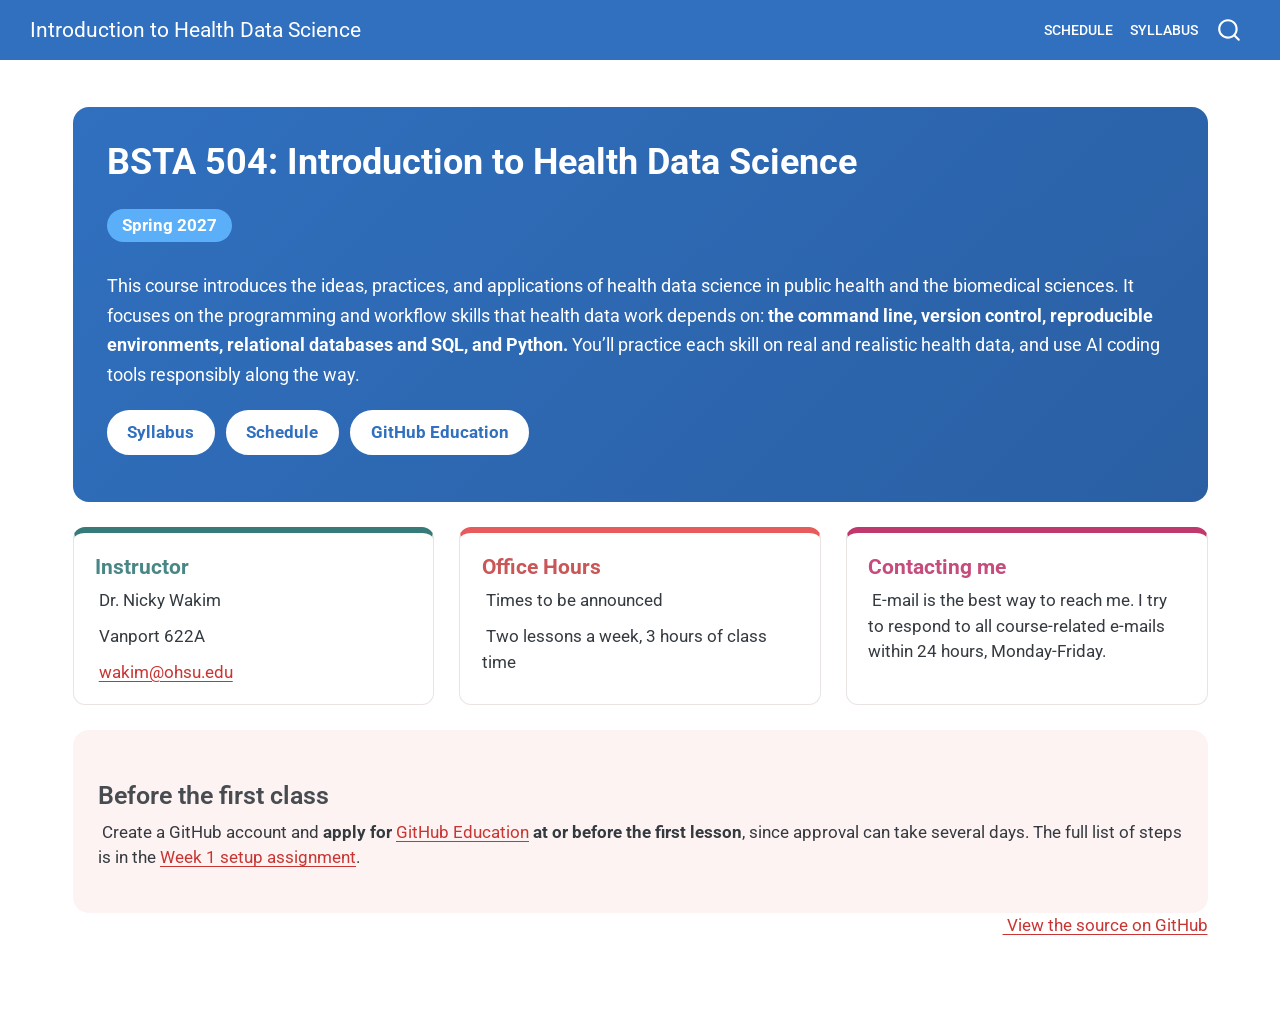
==== docs/index.html @ 7ec62fa3 "Start BSTA 504 course website: home, schedule, and syllabus pages Built from the draft BSTA 504 syll" ====
<!DOCTYPE html>
<html xmlns="http://www.w3.org/1999/xhtml" lang="en" xml:lang="en"><head>

<meta charset="utf-8">
<meta name="generator" content="quarto-1.6.42">

<meta name="viewport" content="width=device-width, initial-scale=1.0, user-scalable=yes">


<title>Introduction to Health Data Science</title>
<style>
code{white-space: pre-wrap;}
span.smallcaps{font-variant: small-caps;}
div.columns{display: flex; gap: min(4vw, 1.5em);}
div.column{flex: auto; overflow-x: auto;}
div.hanging-indent{margin-left: 1.5em; text-indent: -1.5em;}
ul.task-list{list-style: none;}
ul.task-list li input[type="checkbox"] {
  width: 0.8em;
  margin: 0 0.8em 0.2em -1em; /* quarto-specific, see https://github.com/quarto-dev/quarto-cli/issues/4556 */ 
  vertical-align: middle;
}
</style>


<script src="site_libs/quarto-nav/quarto-nav.js"></script>
<script src="site_libs/quarto-nav/headroom.min.js"></script>
<script src="site_libs/clipboard/clipboard.min.js"></script>
<script src="site_libs/quarto-search/autocomplete.umd.js"></script>
<script src="site_libs/quarto-search/fuse.min.js"></script>
<script src="site_libs/quarto-search/quarto-search.js"></script>
<meta name="quarto:offset" content="./">
<script src="site_libs/quarto-html/quarto.js"></script>
<script src="site_libs/quarto-html/popper.min.js"></script>
<script src="site_libs/quarto-html/tippy.umd.min.js"></script>
<script src="site_libs/quarto-html/anchor.min.js"></script>
<link href="site_libs/quarto-html/tippy.css" rel="stylesheet">
<link href="site_libs/quarto-html/quarto-syntax-highlighting-2f5df379a58b258e96c21c0638c20c03.css" rel="stylesheet" id="quarto-text-highlighting-styles">
<script src="site_libs/bootstrap/bootstrap.min.js"></script>
<link href="site_libs/bootstrap/bootstrap-icons.css" rel="stylesheet">
<link href="site_libs/bootstrap/bootstrap-38b34caf02fe584a8c3dce88b012349b.min.css" rel="stylesheet" append-hash="true" id="quarto-bootstrap" data-mode="light">
<script src="site_libs/quarto-contrib/iconify-1.0.0-beta.2/iconify-icon.min.js"></script>
<script id="quarto-search-options" type="application/json">{
  "location": "navbar",
  "copy-button": false,
  "collapse-after": 3,
  "panel-placement": "end",
  "type": "overlay",
  "limit": 50,
  "keyboard-shortcut": [
    "f",
    "/",
    "s"
  ],
  "show-item-context": false,
  "language": {
    "search-no-results-text": "No results",
    "search-matching-documents-text": "matching documents",
    "search-copy-link-title": "Copy link to search",
    "search-hide-matches-text": "Hide additional matches",
    "search-more-match-text": "more match in this document",
    "search-more-matches-text": "more matches in this document",
    "search-clear-button-title": "Clear",
    "search-text-placeholder": "",
    "search-detached-cancel-button-title": "Cancel",
    "search-submit-button-title": "Submit",
    "search-label": "Search"
  }
}</script>


</head>

<body class="nav-fixed">

<div id="quarto-search-results"></div>
  <header id="quarto-header" class="headroom fixed-top">
    <nav class="navbar navbar-expand-sm " data-bs-theme="dark">
      <div class="navbar-container container-fluid">
      <div class="navbar-brand-container mx-auto">
    <a class="navbar-brand" href="./index.html">
    <span class="navbar-title">Introduction to Health Data Science</span>
    </a>
  </div>
            <div id="quarto-search" class="" title="Search"></div>
          <button class="navbar-toggler" type="button" data-bs-toggle="collapse" data-bs-target="#navbarCollapse" aria-controls="navbarCollapse" role="menu" aria-expanded="false" aria-label="Toggle navigation" onclick="if (window.quartoToggleHeadroom) { window.quartoToggleHeadroom(); }">
  <span class="navbar-toggler-icon"></span>
</button>
          <div class="collapse navbar-collapse" id="navbarCollapse">
            <ul class="navbar-nav navbar-nav-scroll ms-auto">
  <li class="nav-item">
    <a class="nav-link" href="./schedule.html"> 
<span class="menu-text">Schedule</span></a>
  </li>  
  <li class="nav-item">
    <a class="nav-link" href="./syllabus.html"> 
<span class="menu-text">Syllabus</span></a>
  </li>  
</ul>
          </div> <!-- /navcollapse -->
            <div class="quarto-navbar-tools">
</div>
      </div> <!-- /container-fluid -->
    </nav>
</header>
<!-- content -->
<div id="quarto-content" class="quarto-container page-columns page-rows-contents page-layout-full page-navbar">
<!-- sidebar -->
<!-- margin-sidebar -->
    
<!-- main -->
<main class="content column-page" id="quarto-document-content"><header id="title-block-header" class="quarto-title-block"></header>




<style>
/* ---- Lesson color palette ---- */
:root {
  --blue: #5BAFF8;   --dark-blue: #3070BF;
  --pink: #EF85B3;   --pink2: #BF396F;
  --orange: #E75B5C; --red: #C83532;
  --green: #367B79;  --green2: #459B99;
  --ivory: #FDF3F2;
  --coral-text: #C44546;  /* darker coral so text stays readable */
}

/* ---- Welcome banner ---- */
.hero {
  background: linear-gradient(135deg, var(--dark-blue) 0%, #2A5FA3 100%);
  color: white;
  border-radius: 16px;
  padding: 2rem 2rem 1.5rem 2rem;
  margin-bottom: 1.5rem;
  align-items: center;
}
.hero h2 {
  color: white;
  border-bottom: none;
  margin-top: 0;
  font-size: 2.1rem;
  font-weight: 700;
}
.hero img { border-radius: 12px; }
.term-pill {
  display: inline-block;
  background-color: var(--blue);
  color: white;
  font-weight: 700;
  padding: 0.2em 0.9em;
  border-radius: 999px;
  margin-bottom: 0.75rem;
}
.hero-text { font-size: 1.08rem; line-height: 1.6; }

/* Buttons in the banner */
.hero-btn {
  display: inline-block;
  background-color: white;
  color: var(--dark-blue) !important;
  font-weight: 700;
  text-decoration: none;
  padding: 0.45em 1.1em;
  border-radius: 999px;
  margin: 0.25rem 0.4rem 0.25rem 0;
  border: 2px solid white;
}
.hero-btn:hover { background-color: transparent; color: white !important; }

/* ---- Info cards ---- */
.info-card {
  background-color: white;
  border: 1px solid #E9E4E2;
  border-top: 6px solid var(--card);
  border-radius: 12px;
  padding: 1rem 1.25rem 0.5rem 1.25rem;
  height: 100%;
  box-sizing: border-box;
}
.info-card h3 {
  color: var(--card-text);
  margin-top: 0.25rem;
  font-size: 1.25rem;
  font-weight: 700;
}
.info-card .icon { color: var(--card); }
.info-card p { margin-bottom: 0.6rem; }
.card-blue  { --card: var(--dark-blue); --card-text: var(--dark-blue); }
.card-green { --card: var(--green);     --card-text: var(--green); }
.card-coral { --card: var(--orange);    --card-text: var(--coral-text); }
.card-pink  { --card: var(--pink2);     --card-text: var(--pink2); }

.cards-band {
  background-color: var(--ivory);
  border-radius: 16px;
  padding: 1.5rem;
}

.source-link { text-align: right; color: #6C757D; }
</style>
<section id="bsta-504-introduction-to-health-data-science" class="level2 hero">
<h2 class="anchored" data-anchor-id="bsta-504-introduction-to-health-data-science">BSTA 504: Introduction to Health Data Science</h2>
<p><span class="term-pill">Spring 2027</span></p>
<div class="hero-text">
<p>This course introduces the ideas, practices, and applications of health data science in public health and the biomedical sciences. It focuses on the programming and workflow skills that health data work depends on: <strong>the command line, version control, reproducible environments, relational databases and SQL, and Python.</strong> You’ll practice each skill on real and realistic health data, and use AI coding tools responsibly along the way.</p>
</div>
<p><a href="./syllabus.html" class="hero-btn">Syllabus</a> <a href="./schedule.html" class="hero-btn">Schedule</a> <a href="https://education.github.com/students" class="hero-btn">GitHub Education</a></p>
</section>
<div class="grid">
<div class="g-col-12 g-col-md-4">
<section id="instructor" class="level3 info-card card-green">
<h3 class="anchored" data-anchor-id="instructor">Instructor</h3>
<p><span class="icon"><iconify-icon inline="" icon="fluent:person-24-filled" style="font-size: 24px;"></iconify-icon></span> Dr.&nbsp;Nicky Wakim</p>
<p><span class="icon"><iconify-icon inline="" icon="bi:building-fill" style="font-size: 24px;"></iconify-icon></span> Vanport 622A</p>
<p><span class="icon"><iconify-icon inline="" icon="tabler:mail-filled" style="font-size: 24px;"></iconify-icon></span> <a href="mailto:wakim@ohsu.edu">wakim@ohsu.edu</a></p>
</section>
</div>
<div class="g-col-12 g-col-md-4">
<section id="office-hours" class="level3 info-card card-coral">
<h3 class="anchored" data-anchor-id="office-hours">Office Hours</h3>
<p><span class="icon"><iconify-icon inline="" icon="icon-park-solid:time" style="font-size: 24px;"></iconify-icon></span> Times to be announced</p>
<p><span class="icon"><iconify-icon inline="" icon="mdi:calendar-clock" style="font-size: 24px;"></iconify-icon></span> Two lessons a week, 3 hours of class time</p>
</section>
</div>
<div class="g-col-12 g-col-md-4">
<section id="contacting-me" class="level3 info-card card-pink">
<h3 class="anchored" data-anchor-id="contacting-me">Contacting me</h3>
<p><span class="icon"><iconify-icon inline="" icon="tabler:message-circle-filled" style="font-size: 24px;"></iconify-icon></span> E-mail is the best way to reach me. I try to respond to all course-related e-mails within 24 hours, Monday-Friday.</p>
</section>
</div>
</div>
<section id="before-the-first-class" class="level3 cards-band mt-4">
<h3 class="anchored" data-anchor-id="before-the-first-class">Before the first class</h3>
<p><span class="icon"><iconify-icon inline="" icon="mdi:github" style="font-size: 24px;"></iconify-icon></span> Create a GitHub account and <strong>apply for <a href="https://education.github.com/students">GitHub Education</a> at or before the first lesson</strong>, since approval can take several days. The full list of steps is in the <a href="./syllabus.html#week-1-setup-assignment">Week 1 setup assignment</a>.</p>
</section>
<div class="source-link">
<p><a href="https://github.com/nwakim/BSTA_504_27S"><iconify-icon inline="" icon="icomoon-free:github" style="font-size: 24px;"></iconify-icon> View the source on GitHub</a></p>
</div>



</main> <!-- /main -->
<script id="quarto-html-after-body" type="application/javascript">
window.document.addEventListener("DOMContentLoaded", function (event) {
  const toggleBodyColorMode = (bsSheetEl) => {
    const mode = bsSheetEl.getAttribute("data-mode");
    const bodyEl = window.document.querySelector("body");
    if (mode === "dark") {
      bodyEl.classList.add("quarto-dark");
      bodyEl.classList.remove("quarto-light");
    } else {
      bodyEl.classList.add("quarto-light");
      bodyEl.classList.remove("quarto-dark");
    }
  }
  const toggleBodyColorPrimary = () => {
    const bsSheetEl = window.document.querySelector("link#quarto-bootstrap");
    if (bsSheetEl) {
      toggleBodyColorMode(bsSheetEl);
    }
  }
  toggleBodyColorPrimary();  
  const icon = "";
  const anchorJS = new window.AnchorJS();
  anchorJS.options = {
    placement: 'right',
    icon: icon
  };
  anchorJS.add('.anchored');
  const isCodeAnnotation = (el) => {
    for (const clz of el.classList) {
      if (clz.startsWith('code-annotation-')) {                     
        return true;
      }
    }
    return false;
  }
  const onCopySuccess = function(e) {
    // button target
    const button = e.trigger;
    // don't keep focus
    button.blur();
    // flash "checked"
    button.classList.add('code-copy-button-checked');
    var currentTitle = button.getAttribute("title");
    button.setAttribute("title", "Copied!");
    let tooltip;
    if (window.bootstrap) {
      button.setAttribute("data-bs-toggle", "tooltip");
      button.setAttribute("data-bs-placement", "left");
      button.setAttribute("data-bs-title", "Copied!");
      tooltip = new bootstrap.Tooltip(button, 
        { trigger: "manual", 
          customClass: "code-copy-button-tooltip",
          offset: [0, -8]});
      tooltip.show();    
    }
    setTimeout(function() {
      if (tooltip) {
        tooltip.hide();
        button.removeAttribute("data-bs-title");
        button.removeAttribute("data-bs-toggle");
        button.removeAttribute("data-bs-placement");
      }
      button.setAttribute("title", currentTitle);
      button.classList.remove('code-copy-button-checked');
    }, 1000);
    // clear code selection
    e.clearSelection();
  }
  const getTextToCopy = function(trigger) {
      const codeEl = trigger.previousElementSibling.cloneNode(true);
      for (const childEl of codeEl.children) {
        if (isCodeAnnotation(childEl)) {
          childEl.remove();
        }
      }
      return codeEl.innerText;
  }
  const clipboard = new window.ClipboardJS('.code-copy-button:not([data-in-quarto-modal])', {
    text: getTextToCopy
  });
  clipboard.on('success', onCopySuccess);
  if (window.document.getElementById('quarto-embedded-source-code-modal')) {
    const clipboardModal = new window.ClipboardJS('.code-copy-button[data-in-quarto-modal]', {
      text: getTextToCopy,
      container: window.document.getElementById('quarto-embedded-source-code-modal')
    });
    clipboardModal.on('success', onCopySuccess);
  }
    var localhostRegex = new RegExp(/^(?:http|https):\/\/localhost\:?[0-9]*\//);
    var mailtoRegex = new RegExp(/^mailto:/);
      var filterRegex = new RegExp('/' + window.location.host + '/');
    var isInternal = (href) => {
        return filterRegex.test(href) || localhostRegex.test(href) || mailtoRegex.test(href);
    }
    // Inspect non-navigation links and adorn them if external
 	var links = window.document.querySelectorAll('a[href]:not(.nav-link):not(.navbar-brand):not(.toc-action):not(.sidebar-link):not(.sidebar-item-toggle):not(.pagination-link):not(.no-external):not([aria-hidden]):not(.dropdown-item):not(.quarto-navigation-tool):not(.about-link)');
    for (var i=0; i<links.length; i++) {
      const link = links[i];
      if (!isInternal(link.href)) {
        // undo the damage that might have been done by quarto-nav.js in the case of
        // links that we want to consider external
        if (link.dataset.originalHref !== undefined) {
          link.href = link.dataset.originalHref;
        }
          // target, if specified
          link.setAttribute("target", "_blank");
          if (link.getAttribute("rel") === null) {
            link.setAttribute("rel", "noopener");
          }
      }
    }
  function tippyHover(el, contentFn, onTriggerFn, onUntriggerFn) {
    const config = {
      allowHTML: true,
      maxWidth: 500,
      delay: 100,
      arrow: false,
      appendTo: function(el) {
          return el.parentElement;
      },
      interactive: true,
      interactiveBorder: 10,
      theme: 'quarto',
      placement: 'bottom-start',
    };
    if (contentFn) {
      config.content = contentFn;
    }
    if (onTriggerFn) {
      config.onTrigger = onTriggerFn;
    }
    if (onUntriggerFn) {
      config.onUntrigger = onUntriggerFn;
    }
    window.tippy(el, config); 
  }
  const noterefs = window.document.querySelectorAll('a[role="doc-noteref"]');
  for (var i=0; i<noterefs.length; i++) {
    const ref = noterefs[i];
    tippyHover(ref, function() {
      // use id or data attribute instead here
      let href = ref.getAttribute('data-footnote-href') || ref.getAttribute('href');
      try { href = new URL(href).hash; } catch {}
      const id = href.replace(/^#\/?/, "");
      const note = window.document.getElementById(id);
      if (note) {
        return note.innerHTML;
      } else {
        return "";
      }
    });
  }
  const xrefs = window.document.querySelectorAll('a.quarto-xref');
  const processXRef = (id, note) => {
    // Strip column container classes
    const stripColumnClz = (el) => {
      el.classList.remove("page-full", "page-columns");
      if (el.children) {
        for (const child of el.children) {
          stripColumnClz(child);
        }
      }
    }
    stripColumnClz(note)
    if (id === null || id.startsWith('sec-')) {
      // Special case sections, only their first couple elements
      const container = document.createElement("div");
      if (note.children && note.children.length > 2) {
        container.appendChild(note.children[0].cloneNode(true));
        for (let i = 1; i < note.children.length; i++) {
          const child = note.children[i];
          if (child.tagName === "P" && child.innerText === "") {
            continue;
          } else {
            container.appendChild(child.cloneNode(true));
            break;
          }
        }
        if (window.Quarto?.typesetMath) {
          window.Quarto.typesetMath(container);
        }
        return container.innerHTML
      } else {
        if (window.Quarto?.typesetMath) {
          window.Quarto.typesetMath(note);
        }
        return note.innerHTML;
      }
    } else {
      // Remove any anchor links if they are present
      const anchorLink = note.querySelector('a.anchorjs-link');
      if (anchorLink) {
        anchorLink.remove();
      }
      if (window.Quarto?.typesetMath) {
        window.Quarto.typesetMath(note);
      }
      if (note.classList.contains("callout")) {
        return note.outerHTML;
      } else {
        return note.innerHTML;
      }
    }
  }
  for (var i=0; i<xrefs.length; i++) {
    const xref = xrefs[i];
    tippyHover(xref, undefined, function(instance) {
      instance.disable();
      let url = xref.getAttribute('href');
      let hash = undefined; 
      if (url.startsWith('#')) {
        hash = url;
      } else {
        try { hash = new URL(url).hash; } catch {}
      }
      if (hash) {
        const id = hash.replace(/^#\/?/, "");
        const note = window.document.getElementById(id);
        if (note !== null) {
          try {
            const html = processXRef(id, note.cloneNode(true));
            instance.setContent(html);
          } finally {
            instance.enable();
            instance.show();
          }
        } else {
          // See if we can fetch this
          fetch(url.split('#')[0])
          .then(res => res.text())
          .then(html => {
            const parser = new DOMParser();
            const htmlDoc = parser.parseFromString(html, "text/html");
            const note = htmlDoc.getElementById(id);
            if (note !== null) {
              const html = processXRef(id, note);
              instance.setContent(html);
            } 
          }).finally(() => {
            instance.enable();
            instance.show();
          });
        }
      } else {
        // See if we can fetch a full url (with no hash to target)
        // This is a special case and we should probably do some content thinning / targeting
        fetch(url)
        .then(res => res.text())
        .then(html => {
          const parser = new DOMParser();
          const htmlDoc = parser.parseFromString(html, "text/html");
          const note = htmlDoc.querySelector('main.content');
          if (note !== null) {
            // This should only happen for chapter cross references
            // (since there is no id in the URL)
            // remove the first header
            if (note.children.length > 0 && note.children[0].tagName === "HEADER") {
              note.children[0].remove();
            }
            const html = processXRef(null, note);
            instance.setContent(html);
          } 
        }).finally(() => {
          instance.enable();
          instance.show();
        });
      }
    }, function(instance) {
    });
  }
      let selectedAnnoteEl;
      const selectorForAnnotation = ( cell, annotation) => {
        let cellAttr = 'data-code-cell="' + cell + '"';
        let lineAttr = 'data-code-annotation="' +  annotation + '"';
        const selector = 'span[' + cellAttr + '][' + lineAttr + ']';
        return selector;
      }
      const selectCodeLines = (annoteEl) => {
        const doc = window.document;
        const targetCell = annoteEl.getAttribute("data-target-cell");
        const targetAnnotation = annoteEl.getAttribute("data-target-annotation");
        const annoteSpan = window.document.querySelector(selectorForAnnotation(targetCell, targetAnnotation));
        const lines = annoteSpan.getAttribute("data-code-lines").split(",");
        const lineIds = lines.map((line) => {
          return targetCell + "-" + line;
        })
        let top = null;
        let height = null;
        let parent = null;
        if (lineIds.length > 0) {
            //compute the position of the single el (top and bottom and make a div)
            const el = window.document.getElementById(lineIds[0]);
            top = el.offsetTop;
            height = el.offsetHeight;
            parent = el.parentElement.parentElement;
          if (lineIds.length > 1) {
            const lastEl = window.document.getElementById(lineIds[lineIds.length - 1]);
            const bottom = lastEl.offsetTop + lastEl.offsetHeight;
            height = bottom - top;
          }
          if (top !== null && height !== null && parent !== null) {
            // cook up a div (if necessary) and position it 
            let div = window.document.getElementById("code-annotation-line-highlight");
            if (div === null) {
              div = window.document.createElement("div");
              div.setAttribute("id", "code-annotation-line-highlight");
              div.style.position = 'absolute';
              parent.appendChild(div);
            }
            div.style.top = top - 2 + "px";
            div.style.height = height + 4 + "px";
            div.style.left = 0;
            let gutterDiv = window.document.getElementById("code-annotation-line-highlight-gutter");
            if (gutterDiv === null) {
              gutterDiv = window.document.createElement("div");
              gutterDiv.setAttribute("id", "code-annotation-line-highlight-gutter");
              gutterDiv.style.position = 'absolute';
              const codeCell = window.document.getElementById(targetCell);
              const gutter = codeCell.querySelector('.code-annotation-gutter');
              gutter.appendChild(gutterDiv);
            }
            gutterDiv.style.top = top - 2 + "px";
            gutterDiv.style.height = height + 4 + "px";
          }
          selectedAnnoteEl = annoteEl;
        }
      };
      const unselectCodeLines = () => {
        const elementsIds = ["code-annotation-line-highlight", "code-annotation-line-highlight-gutter"];
        elementsIds.forEach((elId) => {
          const div = window.document.getElementById(elId);
          if (div) {
            div.remove();
          }
        });
        selectedAnnoteEl = undefined;
      };
        // Handle positioning of the toggle
    window.addEventListener(
      "resize",
      throttle(() => {
        elRect = undefined;
        if (selectedAnnoteEl) {
          selectCodeLines(selectedAnnoteEl);
        }
      }, 10)
    );
    function throttle(fn, ms) {
    let throttle = false;
    let timer;
      return (...args) => {
        if(!throttle) { // first call gets through
            fn.apply(this, args);
            throttle = true;
        } else { // all the others get throttled
            if(timer) clearTimeout(timer); // cancel #2
            timer = setTimeout(() => {
              fn.apply(this, args);
              timer = throttle = false;
            }, ms);
        }
      };
    }
      // Attach click handler to the DT
      const annoteDls = window.document.querySelectorAll('dt[data-target-cell]');
      for (const annoteDlNode of annoteDls) {
        annoteDlNode.addEventListener('click', (event) => {
          const clickedEl = event.target;
          if (clickedEl !== selectedAnnoteEl) {
            unselectCodeLines();
            const activeEl = window.document.querySelector('dt[data-target-cell].code-annotation-active');
            if (activeEl) {
              activeEl.classList.remove('code-annotation-active');
            }
            selectCodeLines(clickedEl);
            clickedEl.classList.add('code-annotation-active');
          } else {
            // Unselect the line
            unselectCodeLines();
            clickedEl.classList.remove('code-annotation-active');
          }
        });
      }
  const findCites = (el) => {
    const parentEl = el.parentElement;
    if (parentEl) {
      const cites = parentEl.dataset.cites;
      if (cites) {
        return {
          el,
          cites: cites.split(' ')
        };
      } else {
        return findCites(el.parentElement)
      }
    } else {
      return undefined;
    }
  };
  var bibliorefs = window.document.querySelectorAll('a[role="doc-biblioref"]');
  for (var i=0; i<bibliorefs.length; i++) {
    const ref = bibliorefs[i];
    const citeInfo = findCites(ref);
    if (citeInfo) {
      tippyHover(citeInfo.el, function() {
        var popup = window.document.createElement('div');
        citeInfo.cites.forEach(function(cite) {
          var citeDiv = window.document.createElement('div');
          citeDiv.classList.add('hanging-indent');
          citeDiv.classList.add('csl-entry');
          var biblioDiv = window.document.getElementById('ref-' + cite);
          if (biblioDiv) {
            citeDiv.innerHTML = biblioDiv.innerHTML;
          }
          popup.appendChild(citeDiv);
        });
        return popup.innerHTML;
      });
    }
  }
});
</script>
</div> <!-- /content -->




</body></html>
---- docs/site_libs/quarto-html/tippy.css ----
.tippy-box[data-animation=fade][data-state=hidden]{opacity:0}[data-tippy-root]{max-width:calc(100vw - 10px)}.tippy-box{position:relative;background-color:#333;color:#fff;border-radius:4px;font-size:14px;line-height:1.4;white-space:normal;outline:0;transition-property:transform,visibility,opacity}.tippy-box[data-placement^=top]>.tippy-arrow{bottom:0}.tippy-box[data-placement^=top]>.tippy-arrow:before{bottom:-7px;left:0;border-width:8px 8px 0;border-top-color:initial;transform-origin:center top}.tippy-box[data-placement^=bottom]>.tippy-arrow{top:0}.tippy-box[data-placement^=bottom]>.tippy-arrow:before{top:-7px;left:0;border-width:0 8px 8px;border-bottom-color:initial;transform-origin:center bottom}.tippy-box[data-placement^=left]>.tippy-arrow{right:0}.tippy-box[data-placement^=left]>.tippy-arrow:before{border-width:8px 0 8px 8px;border-left-color:initial;right:-7px;transform-origin:center left}.tippy-box[data-placement^=right]>.tippy-arrow{left:0}.tippy-box[data-placement^=right]>.tippy-arrow:before{left:-7px;border-width:8px 8px 8px 0;border-right-color:initial;transform-origin:center right}.tippy-box[data-inertia][data-state=visible]{transition-timing-function:cubic-bezier(.54,1.5,.38,1.11)}.tippy-arrow{width:16px;height:16px;color:#333}.tippy-arrow:before{content:"";position:absolute;border-color:transparent;border-style:solid}.tippy-content{position:relative;padding:5px 9px;z-index:1}
---- docs/site_libs/quarto-html/quarto-syntax-highlighting-2f5df379a58b258e96c21c0638c20c03.css ----
/* quarto syntax highlight colors */
:root {
  --quarto-hl-ot-color: #003B4F;
  --quarto-hl-at-color: #657422;
  --quarto-hl-ss-color: #20794D;
  --quarto-hl-an-color: #5E5E5E;
  --quarto-hl-fu-color: #4758AB;
  --quarto-hl-st-color: #20794D;
  --quarto-hl-cf-color: #003B4F;
  --quarto-hl-op-color: #5E5E5E;
  --quarto-hl-er-color: #AD0000;
  --quarto-hl-bn-color: #AD0000;
  --quarto-hl-al-color: #AD0000;
  --quarto-hl-va-color: #111111;
  --quarto-hl-bu-color: inherit;
  --quarto-hl-ex-color: inherit;
  --quarto-hl-pp-color: #AD0000;
  --quarto-hl-in-color: #5E5E5E;
  --quarto-hl-vs-color: #20794D;
  --quarto-hl-wa-color: #5E5E5E;
  --quarto-hl-do-color: #5E5E5E;
  --quarto-hl-im-color: #00769E;
  --quarto-hl-ch-color: #20794D;
  --quarto-hl-dt-color: #AD0000;
  --quarto-hl-fl-color: #AD0000;
  --quarto-hl-co-color: #5E5E5E;
  --quarto-hl-cv-color: #5E5E5E;
  --quarto-hl-cn-color: #8f5902;
  --quarto-hl-sc-color: #5E5E5E;
  --quarto-hl-dv-color: #AD0000;
  --quarto-hl-kw-color: #003B4F;
}

/* other quarto variables */
:root {
  --quarto-font-monospace: SFMono-Regular, Menlo, Monaco, Consolas, "Liberation Mono", "Courier New", monospace;
}

pre > code.sourceCode > span {
  color: #003B4F;
}

code span {
  color: #003B4F;
}

code.sourceCode > span {
  color: #003B4F;
}

div.sourceCode,
div.sourceCode pre.sourceCode {
  color: #003B4F;
}

code span.ot {
  color: #003B4F;
  font-style: inherit;
}

code span.at {
  color: #657422;
  font-style: inherit;
}

code span.ss {
  color: #20794D;
  font-style: inherit;
}

code span.an {
  color: #5E5E5E;
  font-style: inherit;
}

code span.fu {
  color: #4758AB;
  font-style: inherit;
}

code span.st {
  color: #20794D;
  font-style: inherit;
}

code span.cf {
  color: #003B4F;
  font-weight: bold;
  font-style: inherit;
}

code span.op {
  color: #5E5E5E;
  font-style: inherit;
}

code span.er {
  color: #AD0000;
  font-style: inherit;
}

code span.bn {
  color: #AD0000;
  font-style: inherit;
}

code span.al {
  color: #AD0000;
  font-style: inherit;
}

code span.va {
  color: #111111;
  font-style: inherit;
}

code span.bu {
  font-style: inherit;
}

code span.ex {
  font-style: inherit;
}

code span.pp {
  color: #AD0000;
  font-style: inherit;
}

code span.in {
  color: #5E5E5E;
  font-style: inherit;
}

code span.vs {
  color: #20794D;
  font-style: inherit;
}

code span.wa {
  color: #5E5E5E;
  font-style: italic;
}

code span.do {
  color: #5E5E5E;
  font-style: italic;
}

code span.im {
  color: #00769E;
  font-style: inherit;
}

code span.ch {
  color: #20794D;
  font-style: inherit;
}

code span.dt {
  color: #AD0000;
  font-style: inherit;
}

code span.fl {
  color: #AD0000;
  font-style: inherit;
}

code span.co {
  color: #5E5E5E;
  font-style: inherit;
}

code span.cv {
  color: #5E5E5E;
  font-style: italic;
}

code span.cn {
  color: #8f5902;
  font-style: inherit;
}

code span.sc {
  color: #5E5E5E;
  font-style: inherit;
}

code span.dv {
  color: #AD0000;
  font-style: inherit;
}

code span.kw {
  color: #003B4F;
  font-weight: bold;
  font-style: inherit;
}

.prevent-inlining {
  content: "</";
}

/*# sourceMappingURL=35eb38a806ee71ea6d2563be2308c832.css.map */
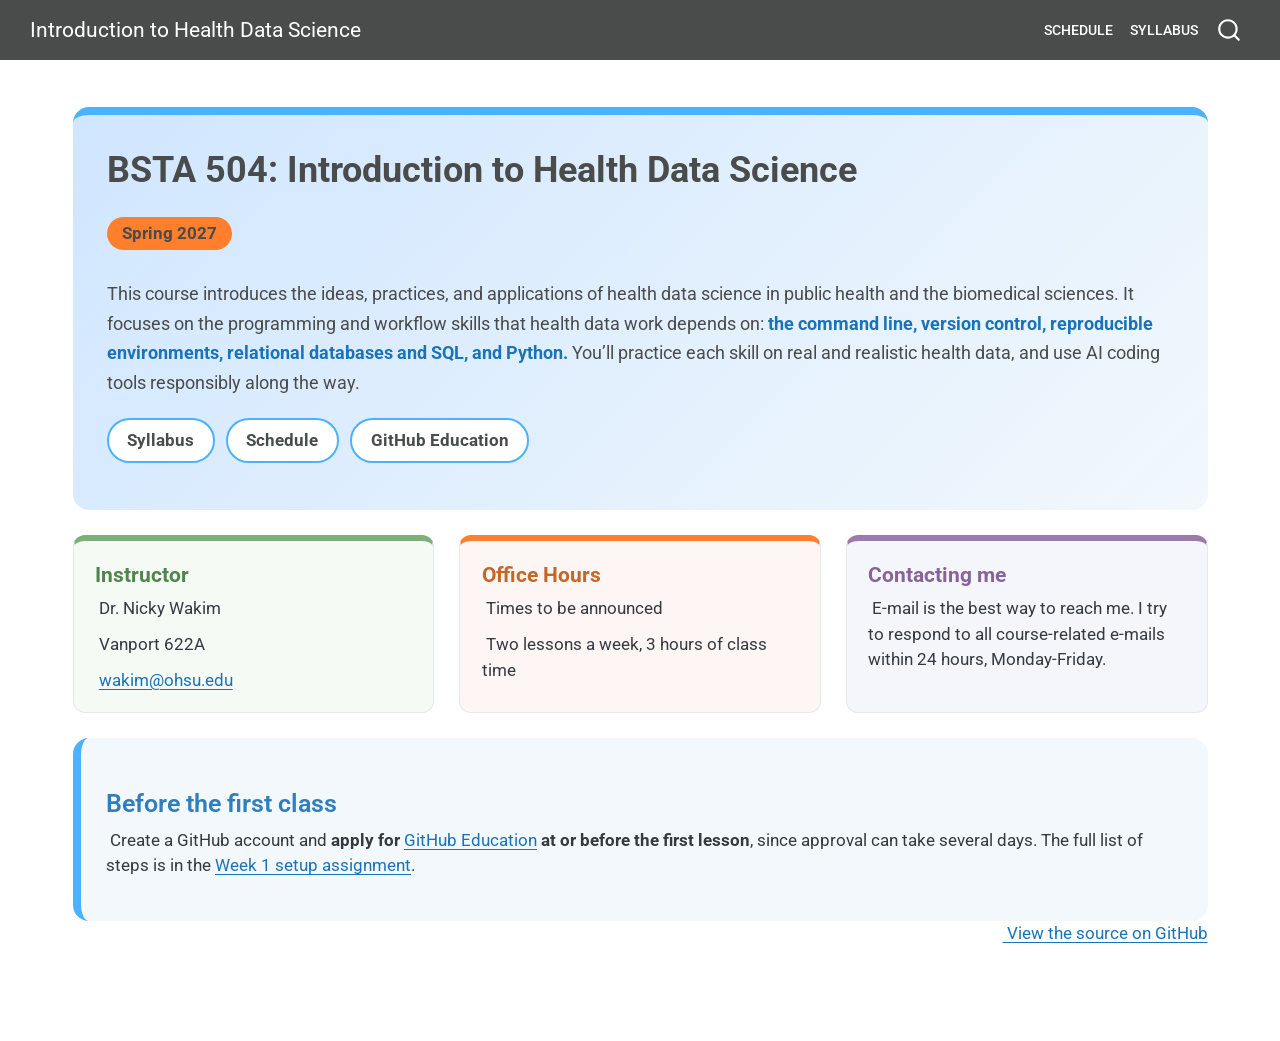
==== commit 027ea0e7: "Switch site to the BSTA 504 color palette Charcoal navbar, cool-sky/pale-sky home banner, sage/pumpk" ====
--- a/docs/index.html
+++ b/docs/index.html
@@ -38,7 +38,7 @@
 <link href="site_libs/quarto-html/quarto-syntax-highlighting-2f5df379a58b258e96c21c0638c20c03.css" rel="stylesheet" id="quarto-text-highlighting-styles">
 <script src="site_libs/bootstrap/bootstrap.min.js"></script>
 <link href="site_libs/bootstrap/bootstrap-icons.css" rel="stylesheet">
-<link href="site_libs/bootstrap/bootstrap-38b34caf02fe584a8c3dce88b012349b.min.css" rel="stylesheet" append-hash="true" id="quarto-bootstrap" data-mode="light">
+<link href="site_libs/bootstrap/bootstrap-53a648127b41f3f6af6517d23030684f.min.css" rel="stylesheet" append-hash="true" id="quarto-bootstrap" data-mode="light">
 <script src="site_libs/quarto-contrib/iconify-1.0.0-beta.2/iconify-icon.min.js"></script>
 <script id="quarto-search-options" type="application/json">{
   "location": "navbar",
@@ -115,62 +115,64 @@
 
 
 <style>
-/* ---- Lesson color palette ---- */
+/* ---- BSTA 504 color palette ---- */
 :root {
-  --blue: #5BAFF8;   --dark-blue: #3070BF;
-  --pink: #EF85B3;   --pink2: #BF396F;
-  --orange: #E75B5C; --red: #C83532;
-  --green: #367B79;  --green2: #459B99;
-  --ivory: #FDF3F2;
-  --coral-text: #C44546;  /* darker coral so text stays readable */
+  --amethyst: #9C7BAC;  --amethyst-text: #7A5590;
+  --pumpkin: #FF7F2D;   --pumpkin-text: #C2570F;
+  --sage: #7CB078;      --sage-text: #3F7A3B;
+  --cool-sky: #4CB1FF;  --sky-text: #1A73B8;
+  --pale-sky: #D0E6FF;
+  --charcoal: #4A4B4B;
+  --mint-cream: #F5FAF5; --alice-blue: #F2F8FC;
+  --snow: #FEF6F4;       --ghost-white: #F5F6FC;
 }
 
 /* ---- Welcome banner ---- */
 .hero {
-  background: linear-gradient(135deg, var(--dark-blue) 0%, #2A5FA3 100%);
-  color: white;
+  background: linear-gradient(135deg, var(--pale-sky) 0%, var(--alice-blue) 100%);
+  border-top: 8px solid var(--cool-sky);
+  color: var(--charcoal);
   border-radius: 16px;
   padding: 2rem 2rem 1.5rem 2rem;
   margin-bottom: 1.5rem;
-  align-items: center;
 }
 .hero h2 {
-  color: white;
+  color: var(--charcoal);
   border-bottom: none;
   margin-top: 0;
   font-size: 2.1rem;
   font-weight: 700;
 }
-.hero img { border-radius: 12px; }
 .term-pill {
   display: inline-block;
-  background-color: var(--blue);
-  color: white;
+  background-color: var(--pumpkin);
+  color: var(--charcoal);
   font-weight: 700;
   padding: 0.2em 0.9em;
   border-radius: 999px;
   margin-bottom: 0.75rem;
 }
 .hero-text { font-size: 1.08rem; line-height: 1.6; }
+.hero-text strong { color: var(--sky-text); }
 
 /* Buttons in the banner */
 .hero-btn {
   display: inline-block;
   background-color: white;
-  color: var(--dark-blue) !important;
+  color: var(--charcoal) !important;
   font-weight: 700;
   text-decoration: none;
   padding: 0.45em 1.1em;
   border-radius: 999px;
   margin: 0.25rem 0.4rem 0.25rem 0;
-  border: 2px solid white;
-}
-.hero-btn:hover { background-color: transparent; color: white !important; }
+  border: 2px solid var(--cool-sky);
+}
+.hero-btn:hover { background-color: var(--cool-sky); color: white !important; }
 
 /* ---- Info cards ---- */
 .info-card {
-  background-color: white;
-  border: 1px solid #E9E4E2;
+  background-color: var(--card-bg);
+  border: 1px solid #E6E8EE;
   border-top: 6px solid var(--card);
   border-radius: 12px;
   padding: 1rem 1.25rem 0.5rem 1.25rem;
@@ -185,16 +187,18 @@
 }
 .info-card .icon { color: var(--card); }
 .info-card p { margin-bottom: 0.6rem; }
-.card-blue  { --card: var(--dark-blue); --card-text: var(--dark-blue); }
-.card-green { --card: var(--green);     --card-text: var(--green); }
-.card-coral { --card: var(--orange);    --card-text: var(--coral-text); }
-.card-pink  { --card: var(--pink2);     --card-text: var(--pink2); }
+.card-sage     { --card: var(--sage);     --card-text: var(--sage-text);     --card-bg: var(--mint-cream); }
+.card-pumpkin  { --card: var(--pumpkin);  --card-text: var(--pumpkin-text);  --card-bg: var(--snow); }
+.card-amethyst { --card: var(--amethyst); --card-text: var(--amethyst-text); --card-bg: var(--ghost-white); }
 
 .cards-band {
-  background-color: var(--ivory);
+  background-color: var(--alice-blue);
+  border-left: 8px solid var(--cool-sky);
   border-radius: 16px;
   padding: 1.5rem;
 }
+.cards-band h3 { color: var(--sky-text); }
+.cards-band .icon { color: var(--cool-sky); }
 
 .source-link { text-align: right; color: #6C757D; }
 </style>
@@ -208,7 +212,7 @@
 </section>
 <div class="grid">
 <div class="g-col-12 g-col-md-4">
-<section id="instructor" class="level3 info-card card-green">
+<section id="instructor" class="level3 info-card card-sage">
 <h3 class="anchored" data-anchor-id="instructor">Instructor</h3>
 <p><span class="icon"><iconify-icon inline="" icon="fluent:person-24-filled" style="font-size: 24px;"></iconify-icon></span> Dr.&nbsp;Nicky Wakim</p>
 <p><span class="icon"><iconify-icon inline="" icon="bi:building-fill" style="font-size: 24px;"></iconify-icon></span> Vanport 622A</p>
@@ -216,14 +220,14 @@
 </section>
 </div>
 <div class="g-col-12 g-col-md-4">
-<section id="office-hours" class="level3 info-card card-coral">
+<section id="office-hours" class="level3 info-card card-pumpkin">
 <h3 class="anchored" data-anchor-id="office-hours">Office Hours</h3>
 <p><span class="icon"><iconify-icon inline="" icon="icon-park-solid:time" style="font-size: 24px;"></iconify-icon></span> Times to be announced</p>
 <p><span class="icon"><iconify-icon inline="" icon="mdi:calendar-clock" style="font-size: 24px;"></iconify-icon></span> Two lessons a week, 3 hours of class time</p>
 </section>
 </div>
 <div class="g-col-12 g-col-md-4">
-<section id="contacting-me" class="level3 info-card card-pink">
+<section id="contacting-me" class="level3 info-card card-amethyst">
 <h3 class="anchored" data-anchor-id="contacting-me">Contacting me</h3>
 <p><span class="icon"><iconify-icon inline="" icon="tabler:message-circle-filled" style="font-size: 24px;"></iconify-icon></span> E-mail is the best way to reach me. I try to respond to all course-related e-mails within 24 hours, Monday-Friday.</p>
 </section>
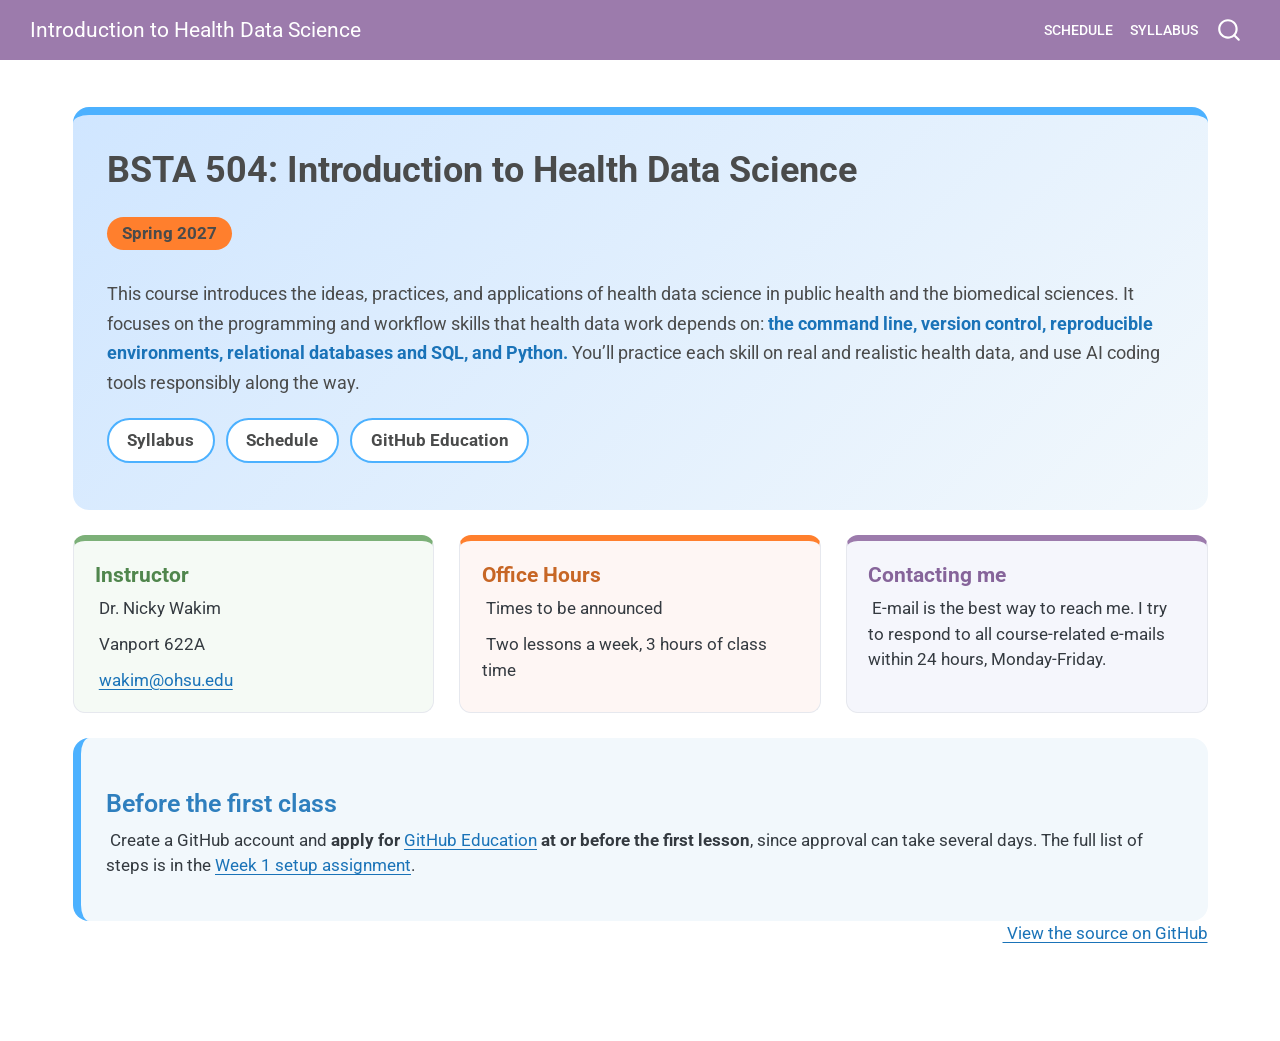
==== commit 99421c24: "Make amethyst the main site color Navbar and syllabus table headers use amethyst (#9C7BAC); page tit" ====
--- a/docs/index.html
+++ b/docs/index.html
@@ -38,7 +38,7 @@
 <link href="site_libs/quarto-html/quarto-syntax-highlighting-2f5df379a58b258e96c21c0638c20c03.css" rel="stylesheet" id="quarto-text-highlighting-styles">
 <script src="site_libs/bootstrap/bootstrap.min.js"></script>
 <link href="site_libs/bootstrap/bootstrap-icons.css" rel="stylesheet">
-<link href="site_libs/bootstrap/bootstrap-53a648127b41f3f6af6517d23030684f.min.css" rel="stylesheet" append-hash="true" id="quarto-bootstrap" data-mode="light">
+<link href="site_libs/bootstrap/bootstrap-963c518f737f13d6b9002d3f4eadbee4.min.css" rel="stylesheet" append-hash="true" id="quarto-bootstrap" data-mode="light">
 <script src="site_libs/quarto-contrib/iconify-1.0.0-beta.2/iconify-icon.min.js"></script>
 <script id="quarto-search-options" type="application/json">{
   "location": "navbar",
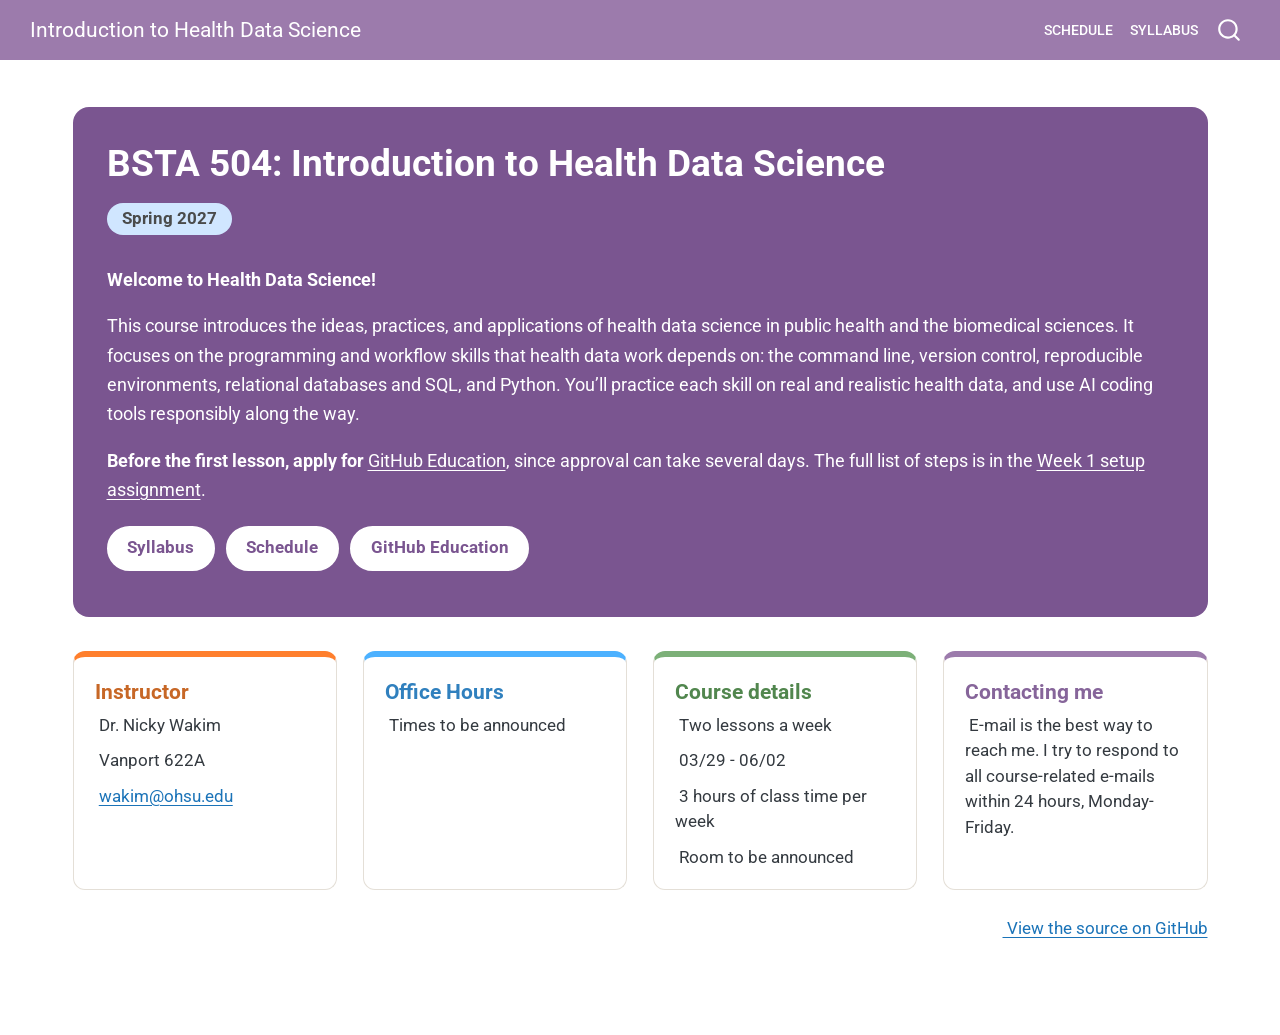
==== commit 0b0d002e: "Match home page layout to the BSTA 550 26F index page Solid amethyst banner with white text, term pi" ====
--- a/docs/index.html
+++ b/docs/index.html
@@ -117,35 +117,33 @@
 <style>
 /* ---- BSTA 504 color palette ---- */
 :root {
-  --amethyst: #9C7BAC;  --amethyst-text: #7A5590;
-  --pumpkin: #FF7F2D;   --pumpkin-text: #C2570F;
-  --sage: #7CB078;      --sage-text: #3F7A3B;
-  --cool-sky: #4CB1FF;  --sky-text: #1A73B8;
+  --amethyst: #9C7BAC;  --amethyst-deep: #7A5590;
+  --pumpkin:  #FF7F2D;  --pumpkin-text:  #C2570F;
+  --sage:     #7CB078;  --sage-text:     #3F7A3B;
+  --cool-sky: #4CB1FF;  --sky-text:      #1A73B8;
   --pale-sky: #D0E6FF;
   --charcoal: #4A4B4B;
-  --mint-cream: #F5FAF5; --alice-blue: #F2F8FC;
-  --snow: #FEF6F4;       --ghost-white: #F5F6FC;
 }
 
 /* ---- Welcome banner ---- */
 .hero {
-  background: linear-gradient(135deg, var(--pale-sky) 0%, var(--alice-blue) 100%);
-  border-top: 8px solid var(--cool-sky);
-  color: var(--charcoal);
+  background-color: var(--amethyst-deep);
+  color: white;
   border-radius: 16px;
   padding: 2rem 2rem 1.5rem 2rem;
   margin-bottom: 1.5rem;
-}
-.hero h2 {
-  color: var(--charcoal);
+  align-items: center;
+}
+.hero h1 {
+  color: white;
   border-bottom: none;
   margin-top: 0;
-  font-size: 2.1rem;
+  font-size: 2.2rem;
   font-weight: 700;
 }
 .term-pill {
   display: inline-block;
-  background-color: var(--pumpkin);
+  background-color: var(--pale-sky);
   color: var(--charcoal);
   font-weight: 700;
   padding: 0.2em 0.9em;
@@ -153,26 +151,30 @@
   margin-bottom: 0.75rem;
 }
 .hero-text { font-size: 1.08rem; line-height: 1.6; }
-.hero-text strong { color: var(--sky-text); }
+.hero-text strong { color: white; }
+.hero-text a { color: white; }
 
 /* Buttons in the banner */
 .hero-btn {
   display: inline-block;
   background-color: white;
-  color: var(--charcoal) !important;
+  color: var(--amethyst-deep) !important;
   font-weight: 700;
   text-decoration: none;
   padding: 0.45em 1.1em;
   border-radius: 999px;
   margin: 0.25rem 0.4rem 0.25rem 0;
-  border: 2px solid var(--cool-sky);
-}
-.hero-btn:hover { background-color: var(--cool-sky); color: white !important; }
+  border: 2px solid white;
+}
+.hero-btn:hover { background-color: transparent; color: white !important; }
 
 /* ---- Info cards ---- */
+.cards-band {
+  padding: 0.5rem 0;
+}
 .info-card {
-  background-color: var(--card-bg);
-  border: 1px solid #E6E8EE;
+  background-color: white;
+  border: 1px solid #E4DFD7;
   border-top: 6px solid var(--card);
   border-radius: 12px;
   padding: 1rem 1.25rem 0.5rem 1.25rem;
@@ -187,56 +189,56 @@
 }
 .info-card .icon { color: var(--card); }
 .info-card p { margin-bottom: 0.6rem; }
-.card-sage     { --card: var(--sage);     --card-text: var(--sage-text);     --card-bg: var(--mint-cream); }
-.card-pumpkin  { --card: var(--pumpkin);  --card-text: var(--pumpkin-text);  --card-bg: var(--snow); }
-.card-amethyst { --card: var(--amethyst); --card-text: var(--amethyst-text); --card-bg: var(--ghost-white); }
-
-.cards-band {
-  background-color: var(--alice-blue);
-  border-left: 8px solid var(--cool-sky);
-  border-radius: 16px;
-  padding: 1.5rem;
-}
-.cards-band h3 { color: var(--sky-text); }
-.cards-band .icon { color: var(--cool-sky); }
-
-.source-link { text-align: right; color: #6C757D; }
+.card-pumpkin  { --card: var(--pumpkin);  --card-text: var(--pumpkin-text); }
+.card-sky      { --card: var(--cool-sky); --card-text: var(--sky-text); }
+.card-sage     { --card: var(--sage);     --card-text: var(--sage-text); }
+.card-amethyst { --card: var(--amethyst); --card-text: var(--amethyst-deep); }
+
+.source-link { text-align: right; color: #6C757D; margin-top: 1rem; }
 </style>
-<section id="bsta-504-introduction-to-health-data-science" class="level2 hero">
-<h2 class="anchored" data-anchor-id="bsta-504-introduction-to-health-data-science">BSTA 504: Introduction to Health Data Science</h2>
+<section id="bsta-504-introduction-to-health-data-science" class="level1 hero">
+<h1>BSTA 504: Introduction to Health Data Science</h1>
 <p><span class="term-pill">Spring 2027</span></p>
 <div class="hero-text">
-<p>This course introduces the ideas, practices, and applications of health data science in public health and the biomedical sciences. It focuses on the programming and workflow skills that health data work depends on: <strong>the command line, version control, reproducible environments, relational databases and SQL, and Python.</strong> You’ll practice each skill on real and realistic health data, and use AI coding tools responsibly along the way.</p>
+<p><strong>Welcome to Health Data Science!</strong></p>
+<p>This course introduces the ideas, practices, and applications of health data science in public health and the biomedical sciences. It focuses on the programming and workflow skills that health data work depends on: the command line, version control, reproducible environments, relational databases and SQL, and Python. You’ll practice each skill on real and realistic health data, and use AI coding tools responsibly along the way.</p>
+<p><strong>Before the first lesson, apply for <a href="https://education.github.com/students">GitHub Education</a></strong>, since approval can take several days. The full list of steps is in the <a href="./syllabus.html#week-1-setup-assignment">Week 1 setup assignment</a>.</p>
 </div>
 <p><a href="./syllabus.html" class="hero-btn">Syllabus</a> <a href="./schedule.html" class="hero-btn">Schedule</a> <a href="https://education.github.com/students" class="hero-btn">GitHub Education</a></p>
 </section>
+<div class="cards-band">
 <div class="grid">
-<div class="g-col-12 g-col-md-4">
-<section id="instructor" class="level3 info-card card-sage">
+<div class="g-col-12 g-col-md-6 g-col-lg-3">
+<section id="instructor" class="level3 info-card card-pumpkin">
 <h3 class="anchored" data-anchor-id="instructor">Instructor</h3>
 <p><span class="icon"><iconify-icon inline="" icon="fluent:person-24-filled" style="font-size: 24px;"></iconify-icon></span> Dr.&nbsp;Nicky Wakim</p>
 <p><span class="icon"><iconify-icon inline="" icon="bi:building-fill" style="font-size: 24px;"></iconify-icon></span> Vanport 622A</p>
 <p><span class="icon"><iconify-icon inline="" icon="tabler:mail-filled" style="font-size: 24px;"></iconify-icon></span> <a href="mailto:wakim@ohsu.edu">wakim@ohsu.edu</a></p>
 </section>
 </div>
-<div class="g-col-12 g-col-md-4">
-<section id="office-hours" class="level3 info-card card-pumpkin">
+<div class="g-col-12 g-col-md-6 g-col-lg-3">
+<section id="office-hours" class="level3 info-card card-sky">
 <h3 class="anchored" data-anchor-id="office-hours">Office Hours</h3>
 <p><span class="icon"><iconify-icon inline="" icon="icon-park-solid:time" style="font-size: 24px;"></iconify-icon></span> Times to be announced</p>
-<p><span class="icon"><iconify-icon inline="" icon="mdi:calendar-clock" style="font-size: 24px;"></iconify-icon></span> Two lessons a week, 3 hours of class time</p>
 </section>
 </div>
-<div class="g-col-12 g-col-md-4">
+<div class="g-col-12 g-col-md-6 g-col-lg-3">
+<section id="course-details" class="level3 info-card card-sage">
+<h3 class="anchored" data-anchor-id="course-details">Course details</h3>
+<p><span class="icon"><iconify-icon inline="" icon="fa6-solid:calendar-days" style="font-size: 24px;"></iconify-icon></span> Two lessons a week</p>
+<p><span class="icon"><iconify-icon inline="" icon="fa6-solid:calendar" style="font-size: 24px;"></iconify-icon></span> 03/29 - 06/02</p>
+<p><span class="icon"><iconify-icon inline="" icon="icon-park-solid:time" style="font-size: 24px;"></iconify-icon></span> 3 hours of class time per week</p>
+<p><span class="icon"><iconify-icon inline="" icon="fa6-solid:person-chalkboard" style="font-size: 24px;"></iconify-icon></span> Room to be announced</p>
+</section>
+</div>
+<div class="g-col-12 g-col-md-6 g-col-lg-3">
 <section id="contacting-me" class="level3 info-card card-amethyst">
 <h3 class="anchored" data-anchor-id="contacting-me">Contacting me</h3>
-<p><span class="icon"><iconify-icon inline="" icon="tabler:message-circle-filled" style="font-size: 24px;"></iconify-icon></span> E-mail is the best way to reach me. I try to respond to all course-related e-mails within 24 hours, Monday-Friday.</p>
+<p><span class="icon"><iconify-icon inline="" icon="tabler:mail-filled" style="font-size: 24px;"></iconify-icon></span> E-mail is the best way to reach me. I try to respond to all course-related e-mails within 24 hours, Monday-Friday.</p>
 </section>
 </div>
 </div>
-<section id="before-the-first-class" class="level3 cards-band mt-4">
-<h3 class="anchored" data-anchor-id="before-the-first-class">Before the first class</h3>
-<p><span class="icon"><iconify-icon inline="" icon="mdi:github" style="font-size: 24px;"></iconify-icon></span> Create a GitHub account and <strong>apply for <a href="https://education.github.com/students">GitHub Education</a> at or before the first lesson</strong>, since approval can take several days. The full list of steps is in the <a href="./syllabus.html#week-1-setup-assignment">Week 1 setup assignment</a>.</p>
-</section>
+</div>
 <div class="source-link">
 <p><a href="https://github.com/nwakim/BSTA_504_27S"><iconify-icon inline="" icon="icomoon-free:github" style="font-size: 24px;"></iconify-icon> View the source on GitHub</a></p>
 </div>
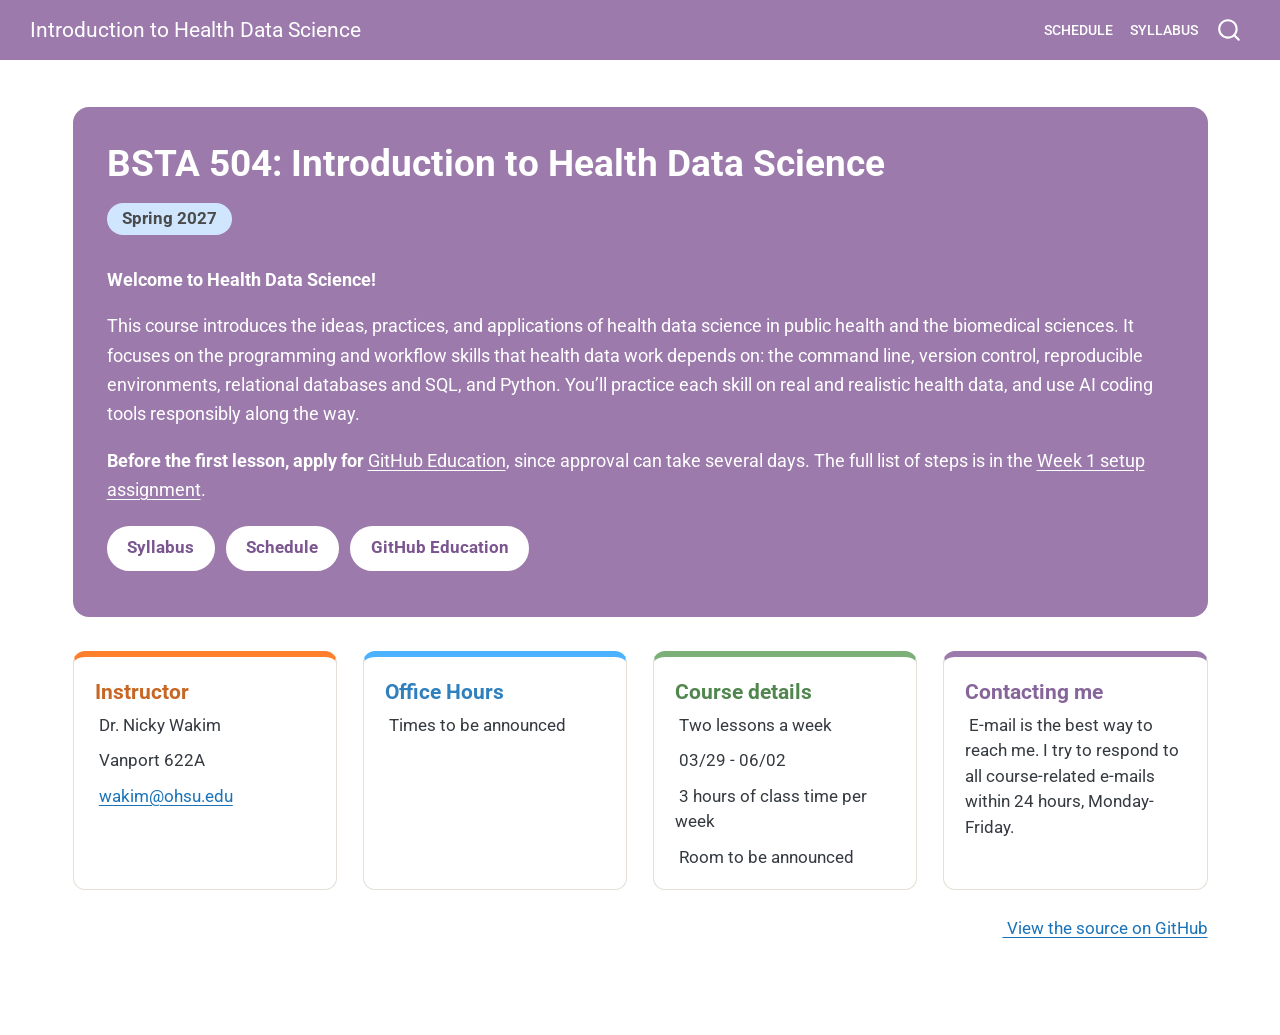
==== commit e921200e: "Match home page banner to the navbar color The banner now uses amethyst (#9C7BAC) instead of the dee" ====
--- a/docs/index.html
+++ b/docs/index.html
@@ -127,7 +127,7 @@
 
 /* ---- Welcome banner ---- */
 .hero {
-  background-color: var(--amethyst-deep);
+  background-color: var(--amethyst);
   color: white;
   border-radius: 16px;
   padding: 2rem 2rem 1.5rem 2rem;
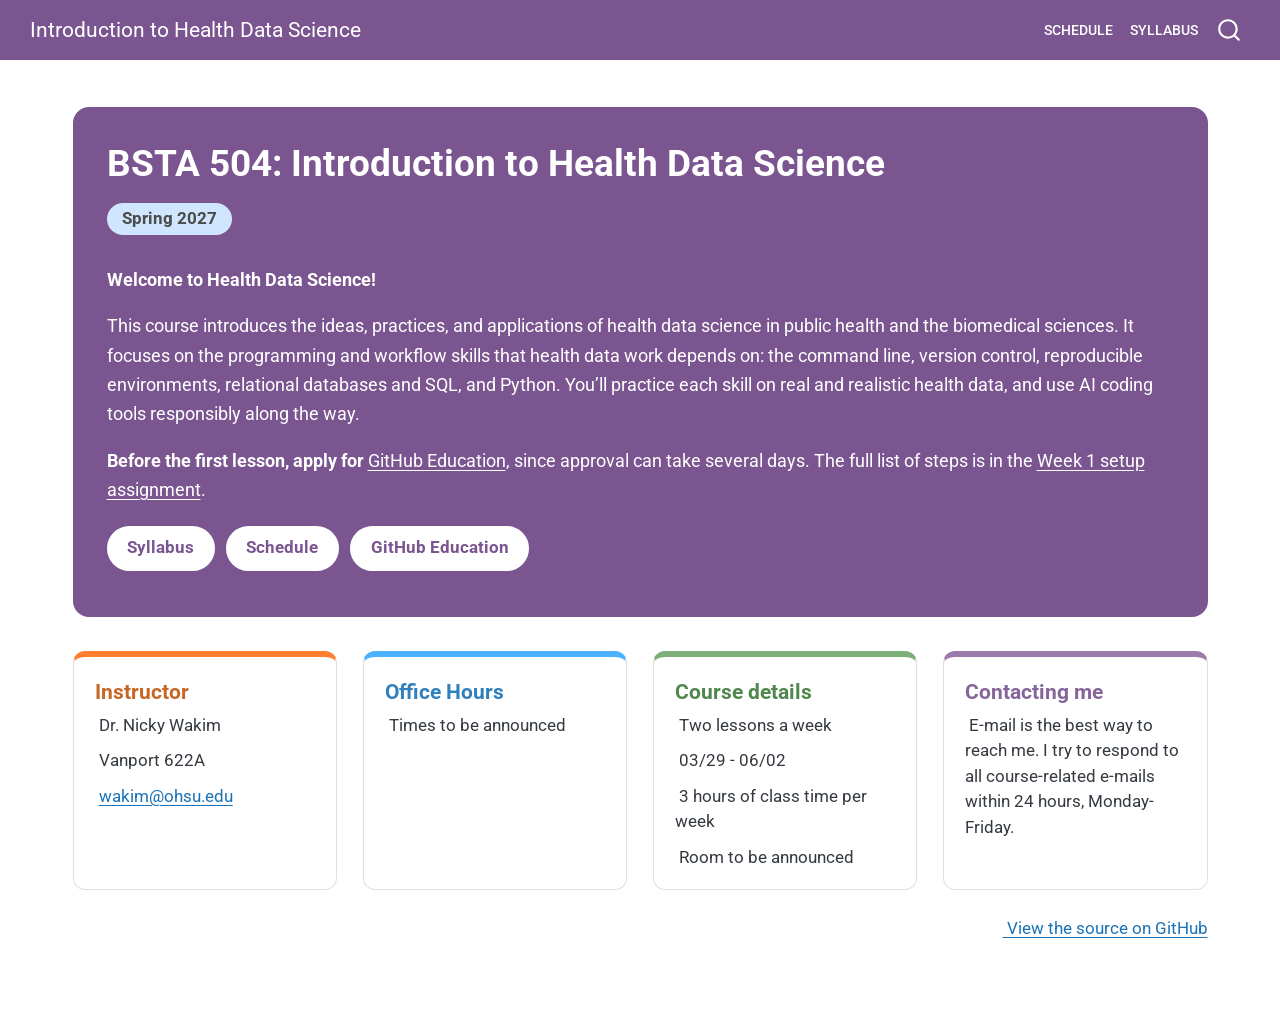
==== commit 88ae6fb7: "Make deeper amethyst the main site color Navbar and home page banner both use #7A5590.  Co-Authored-" ====
--- a/docs/index.html
+++ b/docs/index.html
@@ -38,7 +38,7 @@
 <link href="site_libs/quarto-html/quarto-syntax-highlighting-2f5df379a58b258e96c21c0638c20c03.css" rel="stylesheet" id="quarto-text-highlighting-styles">
 <script src="site_libs/bootstrap/bootstrap.min.js"></script>
 <link href="site_libs/bootstrap/bootstrap-icons.css" rel="stylesheet">
-<link href="site_libs/bootstrap/bootstrap-963c518f737f13d6b9002d3f4eadbee4.min.css" rel="stylesheet" append-hash="true" id="quarto-bootstrap" data-mode="light">
+<link href="site_libs/bootstrap/bootstrap-da2555a72c0df8905075fd888268fd6b.min.css" rel="stylesheet" append-hash="true" id="quarto-bootstrap" data-mode="light">
 <script src="site_libs/quarto-contrib/iconify-1.0.0-beta.2/iconify-icon.min.js"></script>
 <script id="quarto-search-options" type="application/json">{
   "location": "navbar",
@@ -127,7 +127,7 @@
 
 /* ---- Welcome banner ---- */
 .hero {
-  background-color: var(--amethyst);
+  background-color: var(--amethyst-deep);
   color: white;
   border-radius: 16px;
   padding: 2rem 2rem 1.5rem 2rem;
